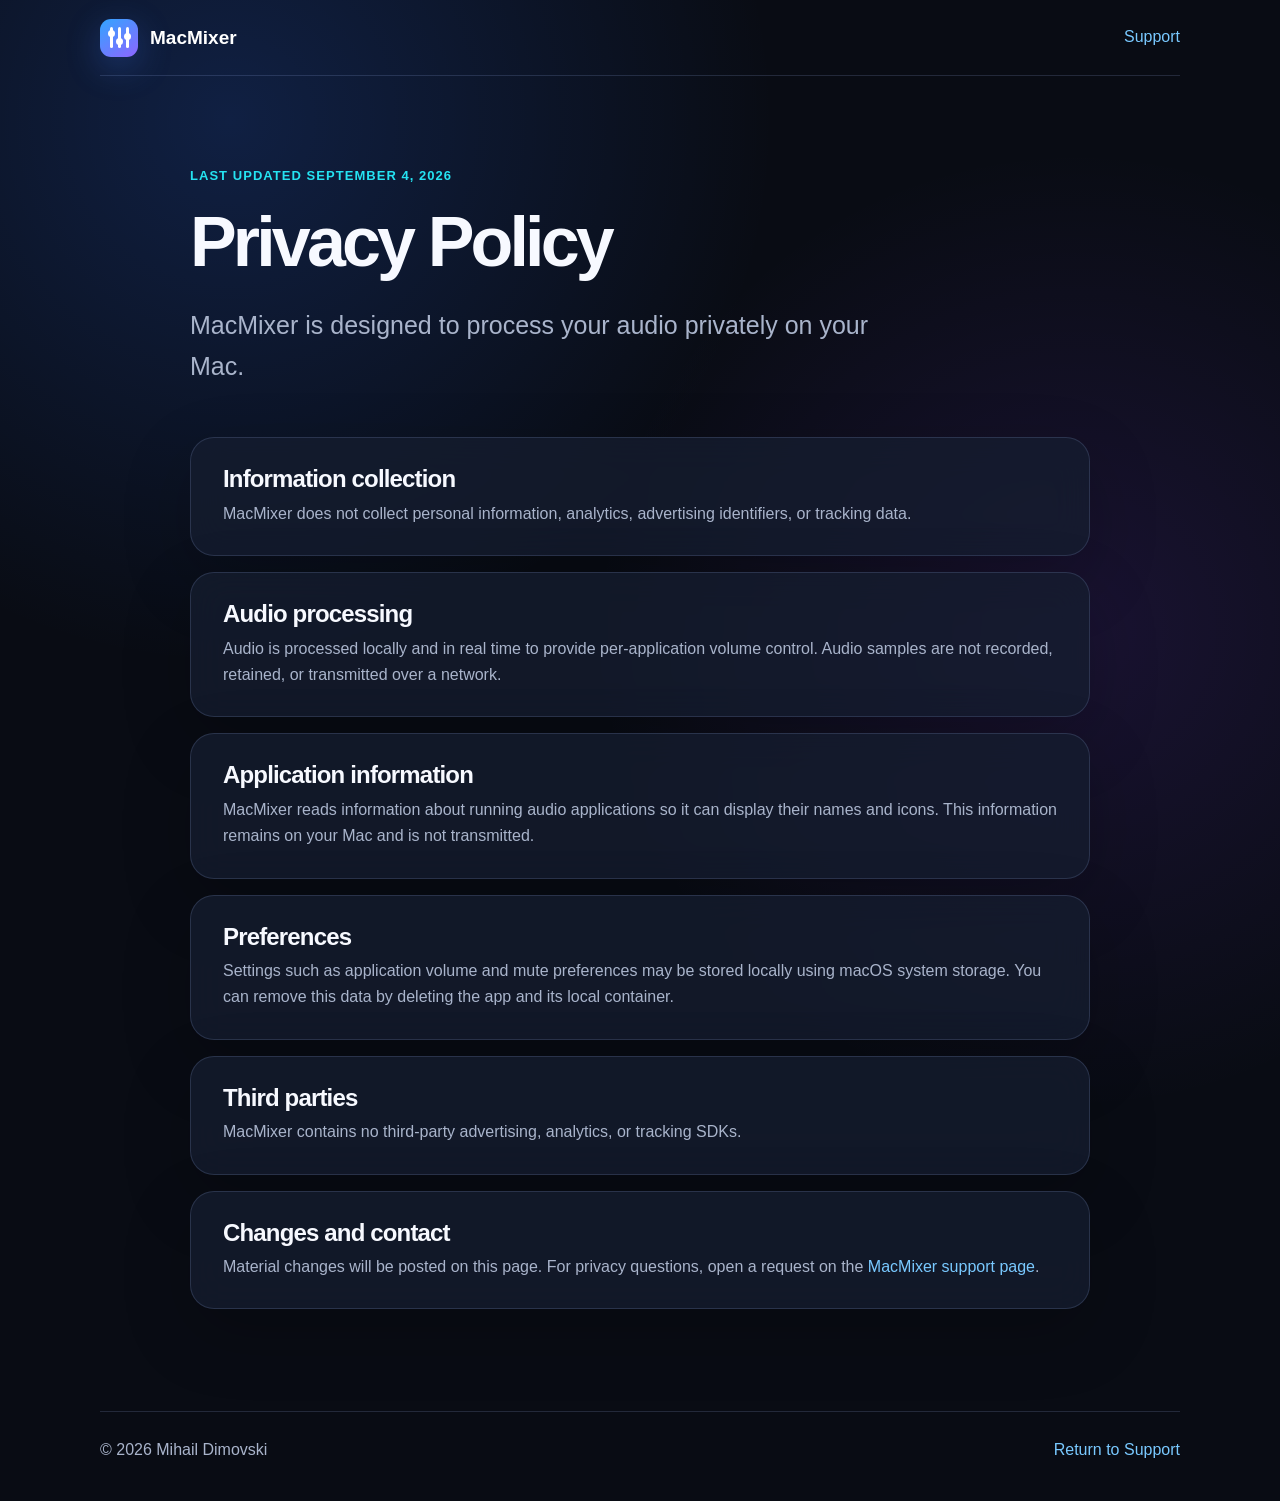
==== privacy.html @ 1b74af34 "Add MacMixer support and privacy site" ====
<!doctype html>
<html lang="en">
<head>
  <meta charset="utf-8">
  <meta name="viewport" content="width=device-width, initial-scale=1">
  <meta name="description" content="MacMixer privacy policy.">
  <title>Privacy Policy · MacMixer</title>
  <link rel="stylesheet" href="styles.css">
</head>
<body>
  <header class="nav">
    <a class="brand" href="./" aria-label="MacMixer home">
      <span class="mark" aria-hidden="true"><i></i><i></i><i></i></span>
      <span>MacMixer</span>
    </a>
    <nav aria-label="Main navigation"><a href="./">Support</a></nav>
  </header>

  <main class="legal">
    <span class="section-label">Last updated September 4, 2026</span>
    <h1>Privacy Policy</h1>
    <p class="lead">MacMixer is designed to process your audio privately on your Mac.</p>

    <section>
      <h2>Information collection</h2>
      <p>MacMixer does not collect personal information, analytics, advertising identifiers, or tracking data.</p>
    </section>
    <section>
      <h2>Audio processing</h2>
      <p>Audio is processed locally and in real time to provide per-application volume control. Audio samples are not recorded, retained, or transmitted over a network.</p>
    </section>
    <section>
      <h2>Application information</h2>
      <p>MacMixer reads information about running audio applications so it can display their names and icons. This information remains on your Mac and is not transmitted.</p>
    </section>
    <section>
      <h2>Preferences</h2>
      <p>Settings such as application volume and mute preferences may be stored locally using macOS system storage. You can remove this data by deleting the app and its local container.</p>
    </section>
    <section>
      <h2>Third parties</h2>
      <p>MacMixer contains no third-party advertising, analytics, or tracking SDKs.</p>
    </section>
    <section>
      <h2>Changes and contact</h2>
      <p>Material changes will be posted on this page. For privacy questions, open a request on the <a href="https://github.com/MihailDDimovski/macmixer-support/issues/new">MacMixer support page</a>.</p>
    </section>
  </main>

  <footer>
    <span>© 2026 Mihail Dimovski</span>
    <a href="./">Return to Support</a>
  </footer>
</body>
</html>
---- styles.css ----
:root {
  color-scheme: dark;
  --bg: #090c14;
  --surface: rgba(22, 29, 48, .76);
  --line: rgba(167, 189, 255, .16);
  --text: #f7f9ff;
  --muted: #a9b4cb;
  --blue: #32a5ff;
  --cyan: #25e3f2;
  --violet: #8d65ff;
}

* { box-sizing: border-box; }
html { scroll-behavior: smooth; }
body {
  margin: 0;
  min-height: 100vh;
  color: var(--text);
  background:
    radial-gradient(circle at 18% 8%, rgba(44, 112, 255, .2), transparent 34rem),
    radial-gradient(circle at 84% 42%, rgba(139, 65, 255, .13), transparent 30rem),
    var(--bg);
  font: 16px/1.65 -apple-system, BlinkMacSystemFont, "SF Pro Text", Inter, sans-serif;
}

a { color: #79c9ff; text-decoration: none; }
a:hover { color: white; }
.nav, main, footer { width: min(1080px, calc(100% - 40px)); margin-inline: auto; }
.nav {
  height: 76px;
  display: flex;
  align-items: center;
  justify-content: space-between;
  border-bottom: 1px solid var(--line);
}
.nav nav { display: flex; gap: 24px; }
.brand { display: flex; align-items: center; gap: 12px; color: white; font-size: 19px; font-weight: 750; }
.mark {
  width: 38px; height: 38px; border-radius: 11px; display: flex; gap: 5px;
  align-items: center; justify-content: center;
  background: linear-gradient(145deg, var(--blue), var(--violet));
  box-shadow: 0 10px 34px rgba(64, 125, 255, .28);
}
.mark i { width: 3px; height: 21px; border-radius: 3px; background: white; position: relative; }
.mark i::after { content: ""; position: absolute; width: 7px; height: 7px; border-radius: 50%; background: white; left: -2px; }
.mark i:nth-child(1)::after { top: 3px; }
.mark i:nth-child(2)::after { top: 11px; }
.mark i:nth-child(3)::after { top: 6px; }

.hero { padding: 112px 0 96px; max-width: 790px; }
.eyebrow, .section-label { color: var(--cyan); font-weight: 700; letter-spacing: .08em; text-transform: uppercase; font-size: 13px; }
h1 { font-size: clamp(48px, 8vw, 84px); line-height: .98; letter-spacing: -.055em; margin: 20px 0 28px; }
h2 { font-size: clamp(28px, 4vw, 42px); line-height: 1.1; letter-spacing: -.035em; margin: 10px 0 18px; }
.lead { color: var(--muted); font-size: clamp(19px, 3vw, 25px); max-width: 700px; }
.button {
  display: inline-flex; align-items: center; justify-content: center; margin-top: 22px;
  min-height: 48px; padding: 0 22px; border-radius: 14px; color: #06111c; font-weight: 750;
  background: linear-gradient(110deg, var(--cyan), var(--blue)); box-shadow: 0 12px 35px rgba(48, 163, 255, .22);
}
.button:hover { color: #06111c; transform: translateY(-1px); }
.button.secondary { color: white; background: rgba(255,255,255,.09); border: 1px solid var(--line); box-shadow: none; white-space: nowrap; }
.button.secondary:hover { color: white; background: rgba(255,255,255,.14); }

.panel, .contact, .legal section {
  border: 1px solid var(--line); border-radius: 24px; background: var(--surface);
  box-shadow: 0 24px 70px rgba(0,0,0,.2); backdrop-filter: blur(18px);
}
.panel { padding: clamp(26px, 5vw, 52px); }
.faq { margin-top: 34px; }
details { border-top: 1px solid var(--line); padding: 19px 0; }
details:last-child { border-bottom: 1px solid var(--line); }
summary { cursor: pointer; font-size: 18px; font-weight: 680; }
details p { color: var(--muted); margin: 10px 28px 2px 0; }
.contact { margin: 28px 0 100px; padding: clamp(26px, 5vw, 48px); display: flex; align-items: center; justify-content: space-between; gap: 36px; }
.contact p { color: var(--muted); max-width: 700px; margin: 0; }

.legal { max-width: 900px; padding: 86px 0; }
.legal h1 { font-size: clamp(44px, 7vw, 70px); }
.legal > .lead { margin-bottom: 50px; }
.legal section { padding: 28px 32px; margin: 16px 0; }
.legal section h2 { font-size: 24px; margin: 0 0 8px; }
.legal section p { color: var(--muted); margin: 0; }
footer { min-height: 90px; padding: 25px 0; display: flex; justify-content: space-between; gap: 20px; color: var(--muted); border-top: 1px solid var(--line); }

@media (max-width: 650px) {
  .nav nav { gap: 14px; }
  .hero { padding: 76px 0 66px; }
  .contact { align-items: flex-start; flex-direction: column; }
  footer { flex-direction: column; }
}
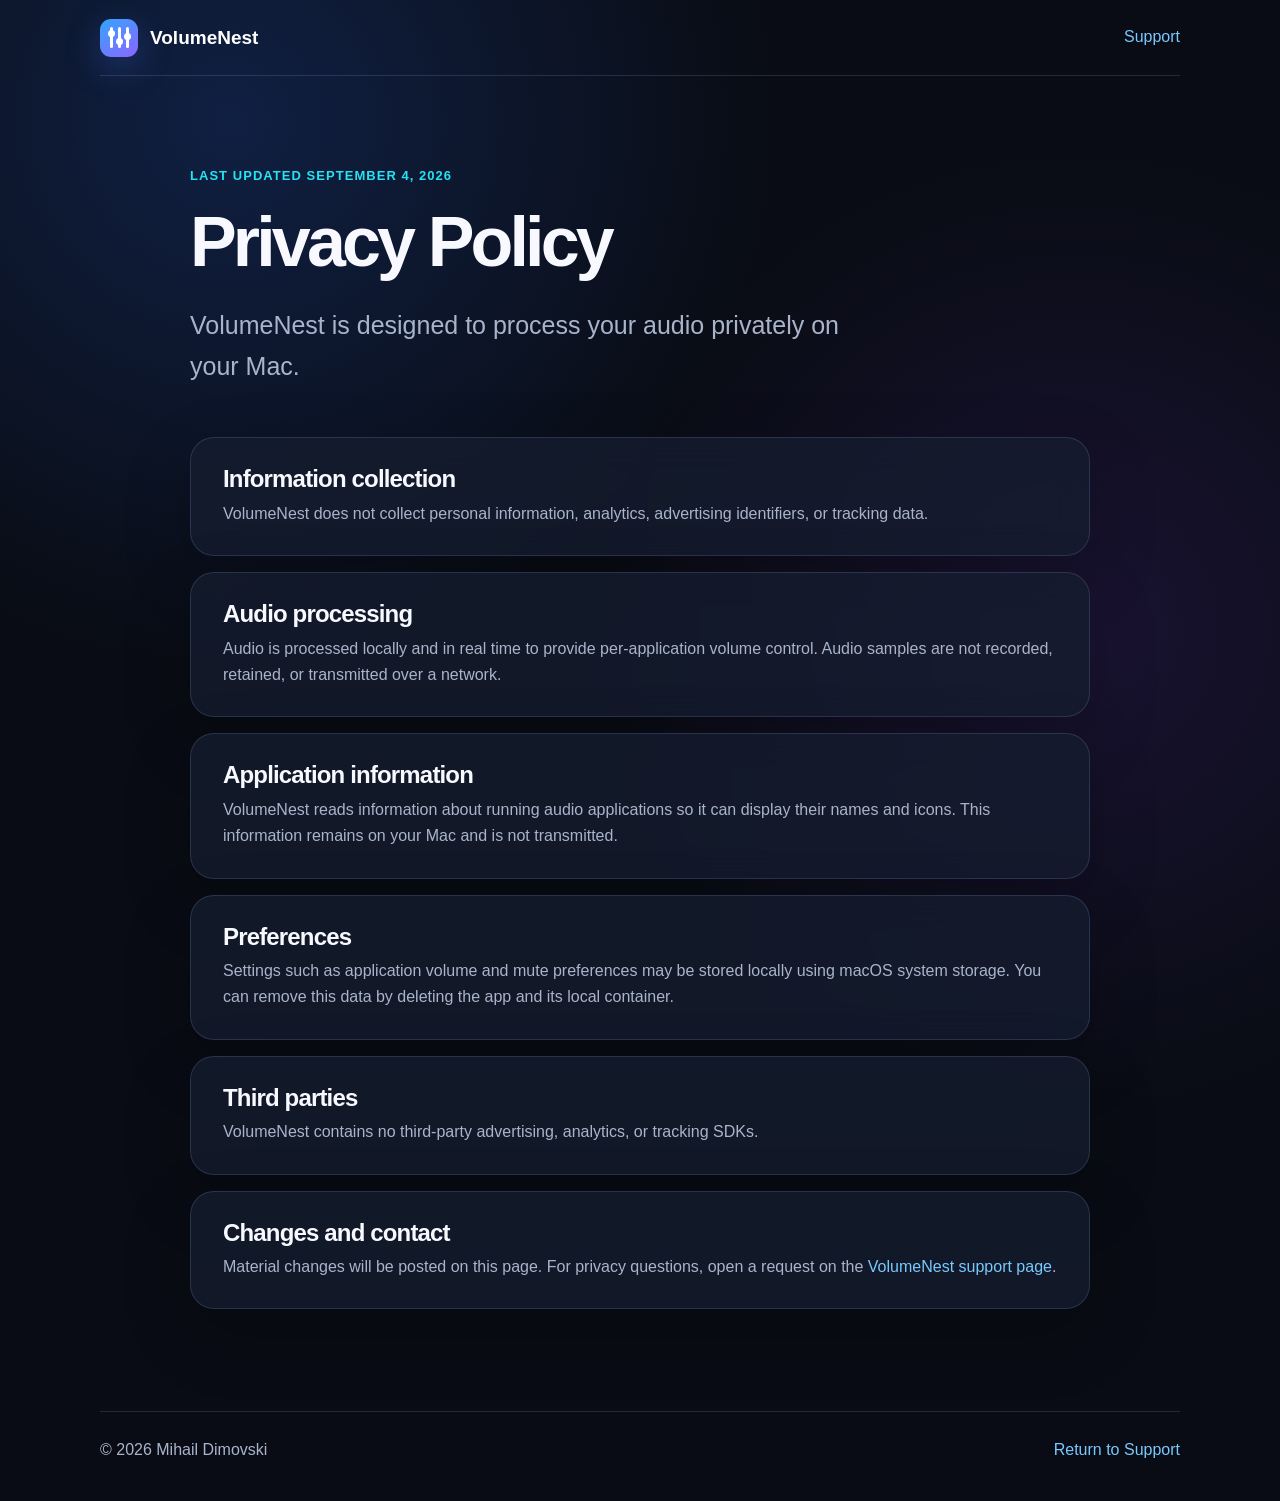
==== commit e4bdb1e7: "Rebrand support site to VolumeNest" ====
--- a/privacy.html
+++ b/privacy.html
@@ -3,15 +3,15 @@
 <head>
   <meta charset="utf-8">
   <meta name="viewport" content="width=device-width, initial-scale=1">
-  <meta name="description" content="MacMixer privacy policy.">
-  <title>Privacy Policy · MacMixer</title>
+  <meta name="description" content="VolumeNest privacy policy.">
+  <title>Privacy Policy · VolumeNest</title>
   <link rel="stylesheet" href="styles.css">
 </head>
 <body>
   <header class="nav">
-    <a class="brand" href="./" aria-label="MacMixer home">
+    <a class="brand" href="./" aria-label="VolumeNest home">
       <span class="mark" aria-hidden="true"><i></i><i></i><i></i></span>
-      <span>MacMixer</span>
+      <span>VolumeNest</span>
     </a>
     <nav aria-label="Main navigation"><a href="./">Support</a></nav>
   </header>
@@ -19,11 +19,11 @@
   <main class="legal">
     <span class="section-label">Last updated September 4, 2026</span>
     <h1>Privacy Policy</h1>
-    <p class="lead">MacMixer is designed to process your audio privately on your Mac.</p>
+    <p class="lead">VolumeNest is designed to process your audio privately on your Mac.</p>
 
     <section>
       <h2>Information collection</h2>
-      <p>MacMixer does not collect personal information, analytics, advertising identifiers, or tracking data.</p>
+      <p>VolumeNest does not collect personal information, analytics, advertising identifiers, or tracking data.</p>
     </section>
     <section>
       <h2>Audio processing</h2>
@@ -31,7 +31,7 @@
     </section>
     <section>
       <h2>Application information</h2>
-      <p>MacMixer reads information about running audio applications so it can display their names and icons. This information remains on your Mac and is not transmitted.</p>
+      <p>VolumeNest reads information about running audio applications so it can display their names and icons. This information remains on your Mac and is not transmitted.</p>
     </section>
     <section>
       <h2>Preferences</h2>
@@ -39,11 +39,11 @@
     </section>
     <section>
       <h2>Third parties</h2>
-      <p>MacMixer contains no third-party advertising, analytics, or tracking SDKs.</p>
+      <p>VolumeNest contains no third-party advertising, analytics, or tracking SDKs.</p>
     </section>
     <section>
       <h2>Changes and contact</h2>
-      <p>Material changes will be posted on this page. For privacy questions, open a request on the <a href="https://github.com/MihailDDimovski/macmixer-support/issues/new">MacMixer support page</a>.</p>
+      <p>Material changes will be posted on this page. For privacy questions, open a request on the <a href="https://github.com/MihailDDimovski/macmixer-support/issues/new">VolumeNest support page</a>.</p>
     </section>
   </main>
 
--- a/styles.css
+++ b/styles.css
@@ -65,12 +65,46 @@
   border: 1px solid var(--line); border-radius: 24px; background: var(--surface);
   box-shadow: 0 24px 70px rgba(0,0,0,.2); backdrop-filter: blur(18px);
 }
+.feature-section { padding: 0 0 88px; }
+.section-heading { max-width: 720px; margin-bottom: 34px; }
+.section-heading p { color: var(--muted); font-size: 18px; }
+.section-heading.compact { margin-bottom: 26px; }
+.feature-grid { display: grid; grid-template-columns: repeat(2, 1fr); gap: 16px; }
+.feature-card {
+  padding: 28px; border: 1px solid var(--line); border-radius: 22px;
+  background: linear-gradient(145deg, rgba(28,38,64,.82), rgba(16,21,35,.82));
+}
+.feature-card h3 { font-size: 20px; margin: 18px 0 5px; }
+.feature-card p { color: var(--muted); margin: 0; }
+.feature-icon {
+  display: inline-grid; place-items: center; width: 42px; height: 42px; border-radius: 13px;
+  font-size: 22px; font-weight: 800; color: white;
+}
+.feature-icon.blue { background: linear-gradient(145deg, #178aff, #3c65ff); }
+.feature-icon.violet { background: linear-gradient(145deg, #b64cff, #7558ff); }
+.feature-icon.cyan { background: linear-gradient(145deg, #13d9e9, #168dff); }
+.feature-icon.green { background: linear-gradient(145deg, #20d58c, #159b74); }
+.setup {
+  margin-bottom: 88px; padding: clamp(26px, 5vw, 52px); border-radius: 26px;
+  border: 1px solid var(--line); background: linear-gradient(125deg, rgba(35,76,144,.27), rgba(60,31,107,.2));
+}
+.steps { list-style: none; padding: 0; margin: 0; counter-reset: setup; }
+.steps li { counter-increment: setup; display: grid; grid-template-columns: 46px 180px 1fr; align-items: center; gap: 16px; padding: 19px 0; border-top: 1px solid var(--line); }
+.steps li::before { content: counter(setup); display: grid; place-items: center; width: 34px; height: 34px; border-radius: 50%; background: rgba(57,169,255,.16); color: var(--cyan); font-weight: 800; }
+.steps li span { color: var(--muted); }
+.requirements { display: flex; flex-wrap: wrap; gap: 12px; margin-top: 24px; }
+.requirements span { padding: 9px 13px; border-radius: 10px; background: rgba(255,255,255,.06); color: var(--muted); }
+.requirements strong { color: white; margin-right: 5px; }
 .panel { padding: clamp(26px, 5vw, 52px); }
 .faq { margin-top: 34px; }
 details { border-top: 1px solid var(--line); padding: 19px 0; }
 details:last-child { border-bottom: 1px solid var(--line); }
 summary { cursor: pointer; font-size: 18px; font-weight: 680; }
 details p { color: var(--muted); margin: 10px 28px 2px 0; }
+.diagnostics { margin: 28px 0; padding: clamp(26px, 5vw, 48px); display: grid; grid-template-columns: 1fr 1fr; gap: 50px; align-items: center; }
+.checklist { list-style: none; padding: 0; margin: 0; }
+.checklist li { color: var(--muted); padding: 10px 0 10px 30px; position: relative; }
+.checklist li::before { content: "✓"; position: absolute; left: 0; color: var(--cyan); font-weight: 800; }
 .contact { margin: 28px 0 100px; padding: clamp(26px, 5vw, 48px); display: flex; align-items: center; justify-content: space-between; gap: 36px; }
 .contact p { color: var(--muted); max-width: 700px; margin: 0; }
 
@@ -86,5 +120,8 @@
   .nav nav { gap: 14px; }
   .hero { padding: 76px 0 66px; }
   .contact { align-items: flex-start; flex-direction: column; }
+  .feature-grid, .diagnostics { grid-template-columns: 1fr; }
+  .steps li { grid-template-columns: 42px 1fr; }
+  .steps li span { grid-column: 2; }
   footer { flex-direction: column; }
 }
